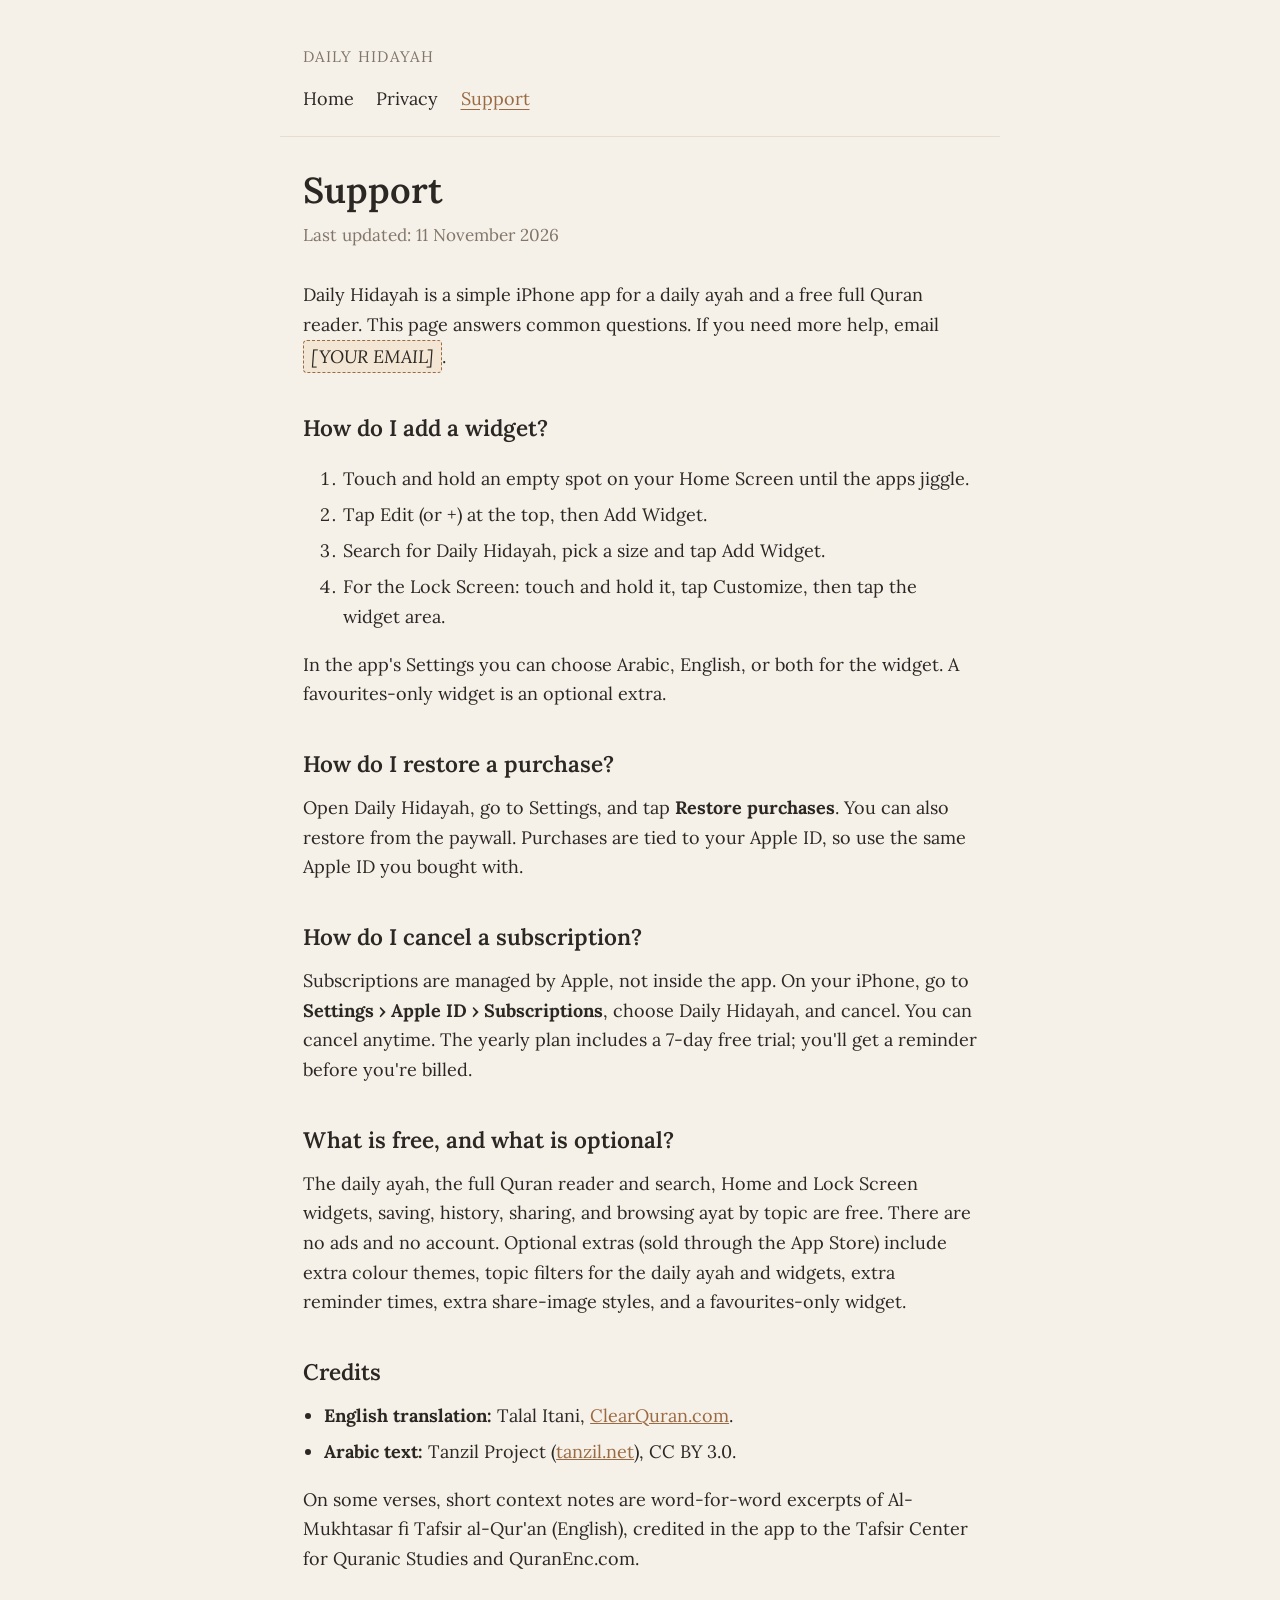
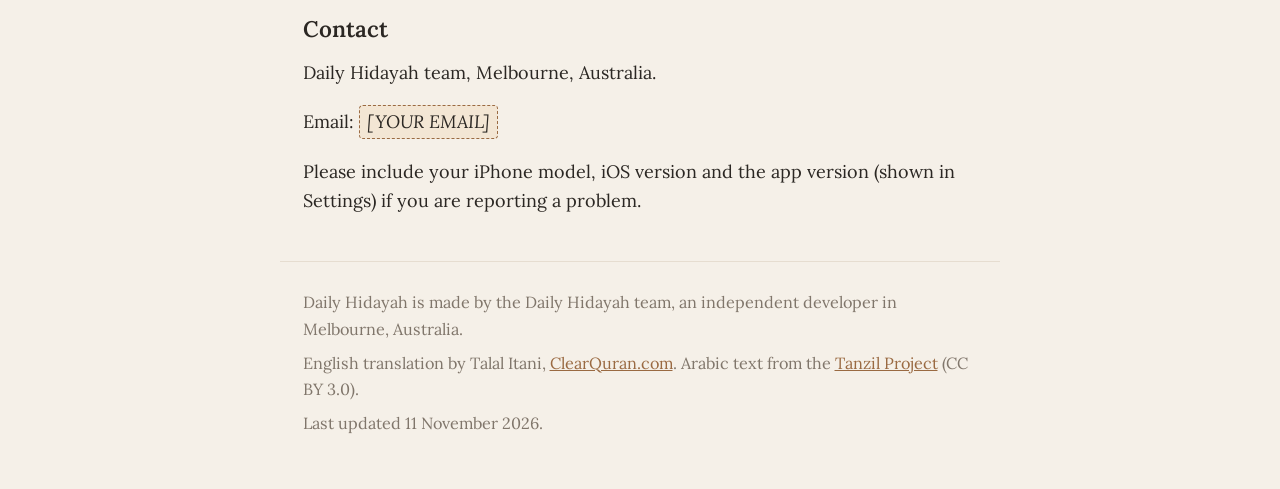
==== support.html @ ff137820 "Add Daily Hidayah privacy and support pages" ====
<!DOCTYPE html>
<html lang="en">
<head>
  <meta charset="utf-8">
  <meta name="viewport" content="width=device-width, initial-scale=1">
  <title>Support — Daily Hidayah</title>
  <link rel="preconnect" href="https://fonts.googleapis.com">
  <link rel="preconnect" href="https://fonts.gstatic.com" crossorigin>
  <link href="https://fonts.googleapis.com/css2?family=Amiri:wght@700&family=Lora:ital,wght@0,400;0,600;1,400&display=swap" rel="stylesheet">
  <link rel="stylesheet" href="styles.css">
</head>
<body>
  <header>
    <a class="brand" href="index.html">Daily Hidayah</a>
    <nav>
      <a href="index.html">Home</a><a href="privacy.html">Privacy</a><a href="support.html" aria-current="page">Support</a>
    </nav>
  </header>
  <main>
    <h1>Support</h1>
    <p class="meta">Last updated: 11 November 2026</p>
    <p>Daily Hidayah is a simple iPhone app for a daily ayah and a free full Quran reader. This page answers common questions. If you need more help, email <span class="placeholder">[YOUR EMAIL]</span>.</p>

    <h2>How do I add a widget?</h2>
    <ol>
      <li>Touch and hold an empty spot on your Home Screen until the apps jiggle.</li>
      <li>Tap Edit (or +) at the top, then Add Widget.</li>
      <li>Search for Daily Hidayah, pick a size and tap Add Widget.</li>
      <li>For the Lock Screen: touch and hold it, tap Customize, then tap the widget area.</li>
    </ol>
    <p>In the app's Settings you can choose Arabic, English, or both for the widget. A favourites-only widget is an optional extra.</p>

    <h2>How do I restore a purchase?</h2>
    <p>Open Daily Hidayah, go to Settings, and tap <strong>Restore purchases</strong>. You can also restore from the paywall. Purchases are tied to your Apple ID, so use the same Apple ID you bought with.</p>

    <h2>How do I cancel a subscription?</h2>
    <p>Subscriptions are managed by Apple, not inside the app. On your iPhone, go to <strong>Settings › Apple ID › Subscriptions</strong>, choose Daily Hidayah, and cancel. You can cancel anytime. The yearly plan includes a 7-day free trial; you'll get a reminder before you're billed.</p>

    <h2>What is free, and what is optional?</h2>
    <p>The daily ayah, the full Quran reader and search, Home and Lock Screen widgets, saving, history, sharing, and browsing ayat by topic are free. There are no ads and no account. Optional extras (sold through the App Store) include extra colour themes, topic filters for the daily ayah and widgets, extra reminder times, extra share-image styles, and a favourites-only widget.</p>

    <h2>Credits</h2>
    <ul>
      <li><strong>English translation:</strong> Talal Itani, <a href="https://clearquran.com">ClearQuran.com</a>.</li>
      <li><strong>Arabic text:</strong> Tanzil Project (<a href="https://tanzil.net">tanzil.net</a>), CC BY 3.0.</li>
    </ul>
    <p>On some verses, short context notes are word-for-word excerpts of Al-Mukhtasar fi Tafsir al-Qur'an (English), credited in the app to the Tafsir Center for Quranic Studies and QuranEnc.com.</p>

    <h2>Contact</h2>
    <p>Daily Hidayah team, Melbourne, Australia.</p>
    <p>Email: <span class="placeholder">[YOUR EMAIL]</span></p>
    <p>Please include your iPhone model, iOS version and the app version (shown in Settings) if you are reporting a problem.</p>

  </main>
  <footer>
    <p>Daily Hidayah is made by the Daily Hidayah team, an independent developer in Melbourne, Australia.</p>
    <p>English translation by Talal Itani, <a href="https://clearquran.com">ClearQuran.com</a>. Arabic text from the <a href="https://tanzil.net">Tanzil Project</a> (CC BY 3.0).</p>
    <p>Last updated 11 November 2026.</p>
  </footer>
</body>
</html>
---- styles.css ----
/* Daily Hidayah legal pages. Colours from the app's paper palette. */
:root {
  --bg: #F5F0E8;
  --card: #FFFDF9;
  --ink: #2B2723;
  --sub: #80766B;
  --line: #E6DDD0;
  --accent: #9A6A42;
}
* { box-sizing: border-box; }
html { font-size: 18px; }
body {
  margin: 0;
  background: var(--bg);
  color: var(--ink);
  font-family: "Lora", Georgia, "Times New Roman", serif;
  line-height: 1.65;
}
a { color: var(--accent); }
a:hover { text-decoration-thickness: 2px; }
header, main, footer { max-width: 40rem; margin: 0 auto; padding: 0 1.25rem; }
header { padding-top: 2.25rem; padding-bottom: 1.25rem; border-bottom: 1px solid var(--line); }
.brand { font-size: 0.85rem; letter-spacing: 0.08em; text-transform: uppercase; color: var(--sub); text-decoration: none; }
.brand:hover { color: var(--ink); }
nav { margin-top: 0.75rem; display: flex; flex-wrap: wrap; gap: 0.9rem 1.25rem; font-size: 1rem; }
nav a { text-decoration: none; color: var(--ink); }
nav a[aria-current="page"] { color: var(--accent); text-decoration: underline; text-underline-offset: 0.2em; }
h1 { font-weight: 600; font-size: 2rem; line-height: 1.25; margin: 1.75rem 0 0.4rem; }
h2 { font-weight: 600; font-size: 1.25rem; margin: 2rem 0 0.6rem; }
p, ul { margin: 0 0 1rem; }
ul { padding-left: 1.2rem; }
li { margin: 0.35rem 0; }
.meta { color: var(--sub); font-size: 0.95rem; margin-bottom: 1.75rem; }
.card {
  background: var(--card);
  border: 1px solid var(--line);
  border-radius: 12px;
  padding: 1.15rem 1.2rem;
  margin: 1rem 0 1.5rem;
}
.placeholder {
  display: inline-block;
  border: 1px dashed var(--accent);
  background: #f3e6d4;
  color: var(--ink);
  padding: 0.05rem 0.4rem;
  border-radius: 4px;
  font-style: italic;
}
footer { border-top: 1px solid var(--line); padding: 1.5rem 1.25rem 2.5rem; color: var(--sub); font-size: 0.9rem; margin-top: 2.5rem; }
footer p { margin: 0 0 0.4rem; }
.arabic { font-family: "Amiri", "Lora", serif; font-size: 1.6rem; color: var(--accent); margin: 0 0 0.25rem; }
@media (max-width: 40rem) {
  html { font-size: 17px; }
  h1 { font-size: 1.7rem; }
}
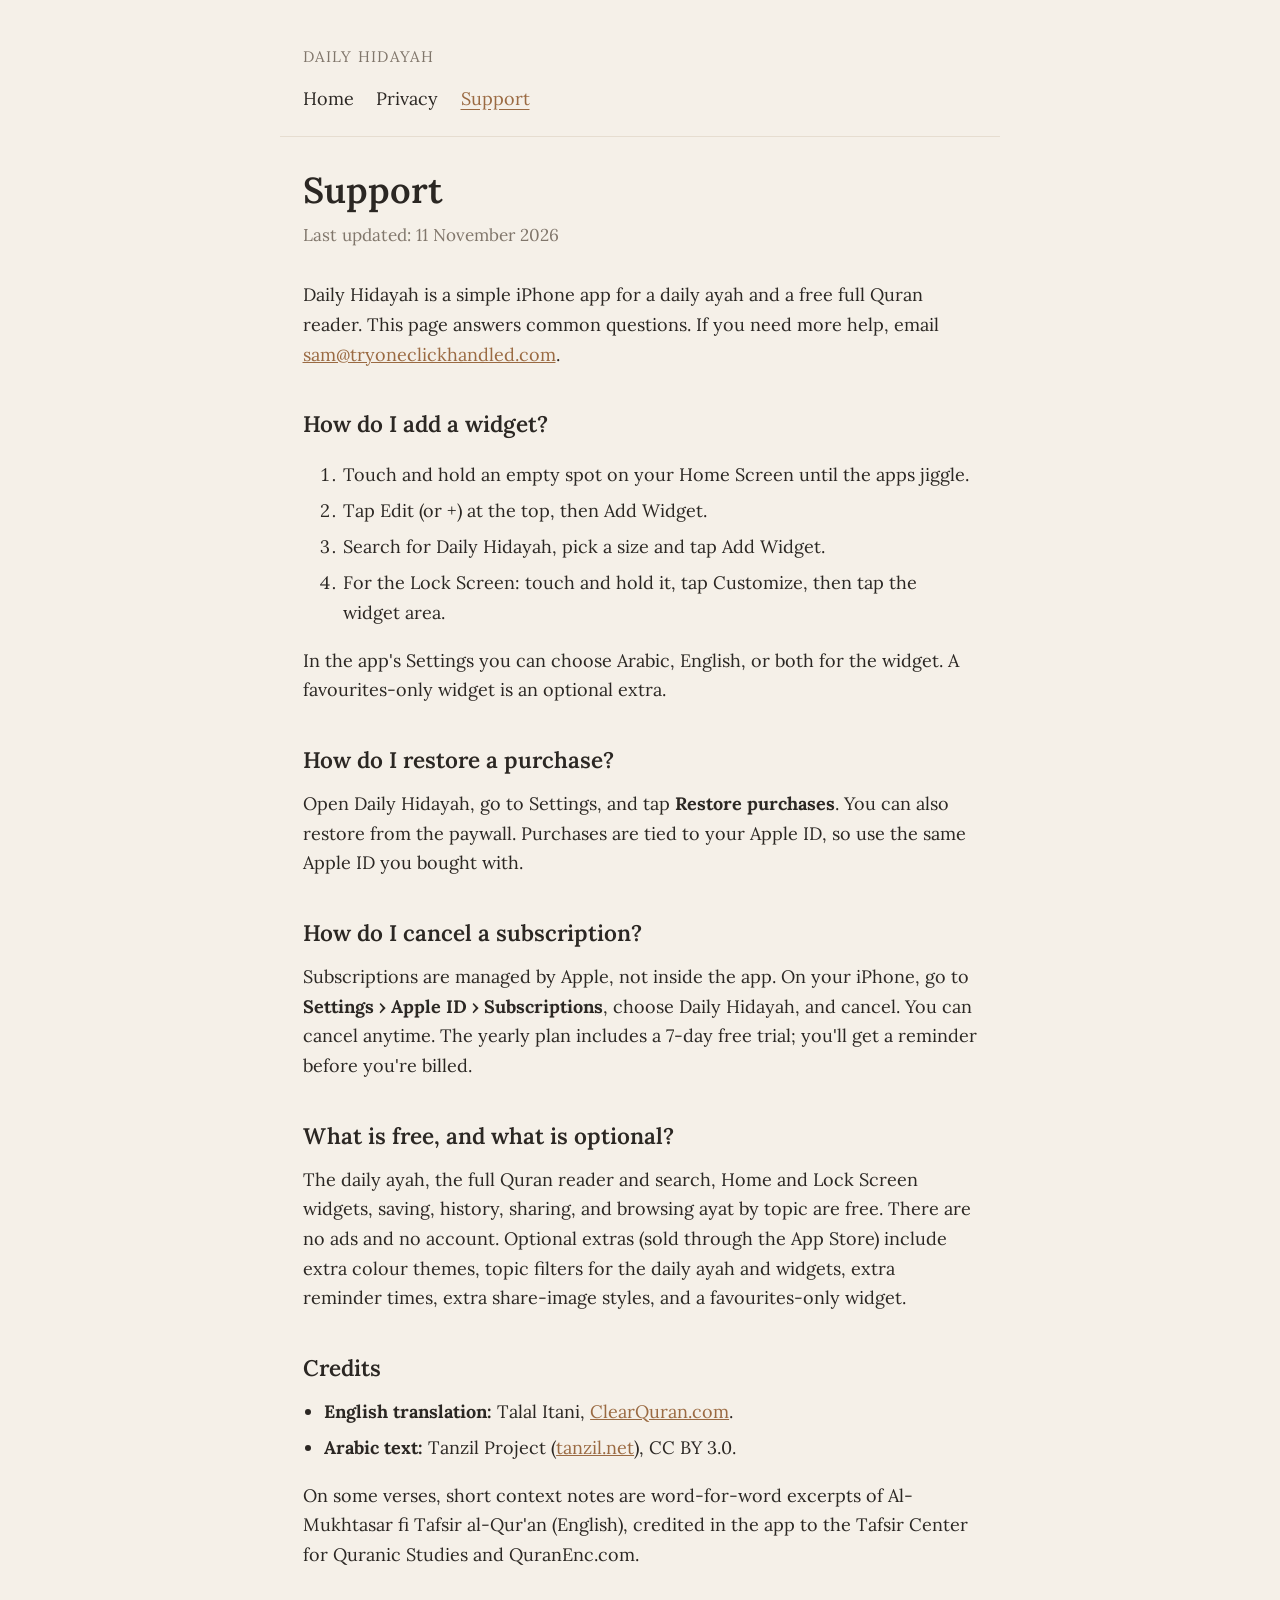
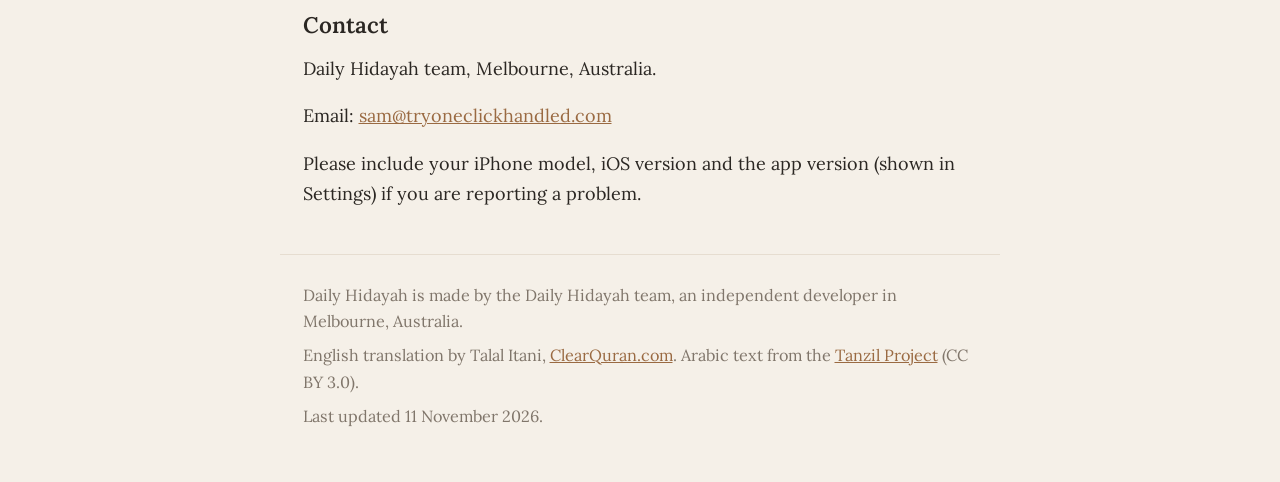
==== commit 9ef1893f: "Add support email" ====
--- a/support.html
+++ b/support.html
@@ -19,7 +19,7 @@
   <main>
     <h1>Support</h1>
     <p class="meta">Last updated: 11 November 2026</p>
-    <p>Daily Hidayah is a simple iPhone app for a daily ayah and a free full Quran reader. This page answers common questions. If you need more help, email <span class="placeholder">[YOUR EMAIL]</span>.</p>
+    <p>Daily Hidayah is a simple iPhone app for a daily ayah and a free full Quran reader. This page answers common questions. If you need more help, email <a href="mailto:sam@tryoneclickhandled.com">sam@tryoneclickhandled.com</a>.</p>
 
     <h2>How do I add a widget?</h2>
     <ol>
@@ -48,7 +48,7 @@
 
     <h2>Contact</h2>
     <p>Daily Hidayah team, Melbourne, Australia.</p>
-    <p>Email: <span class="placeholder">[YOUR EMAIL]</span></p>
+    <p>Email: <a href="mailto:sam@tryoneclickhandled.com">sam@tryoneclickhandled.com</a></p>
     <p>Please include your iPhone model, iOS version and the app version (shown in Settings) if you are reporting a problem.</p>
 
   </main>
